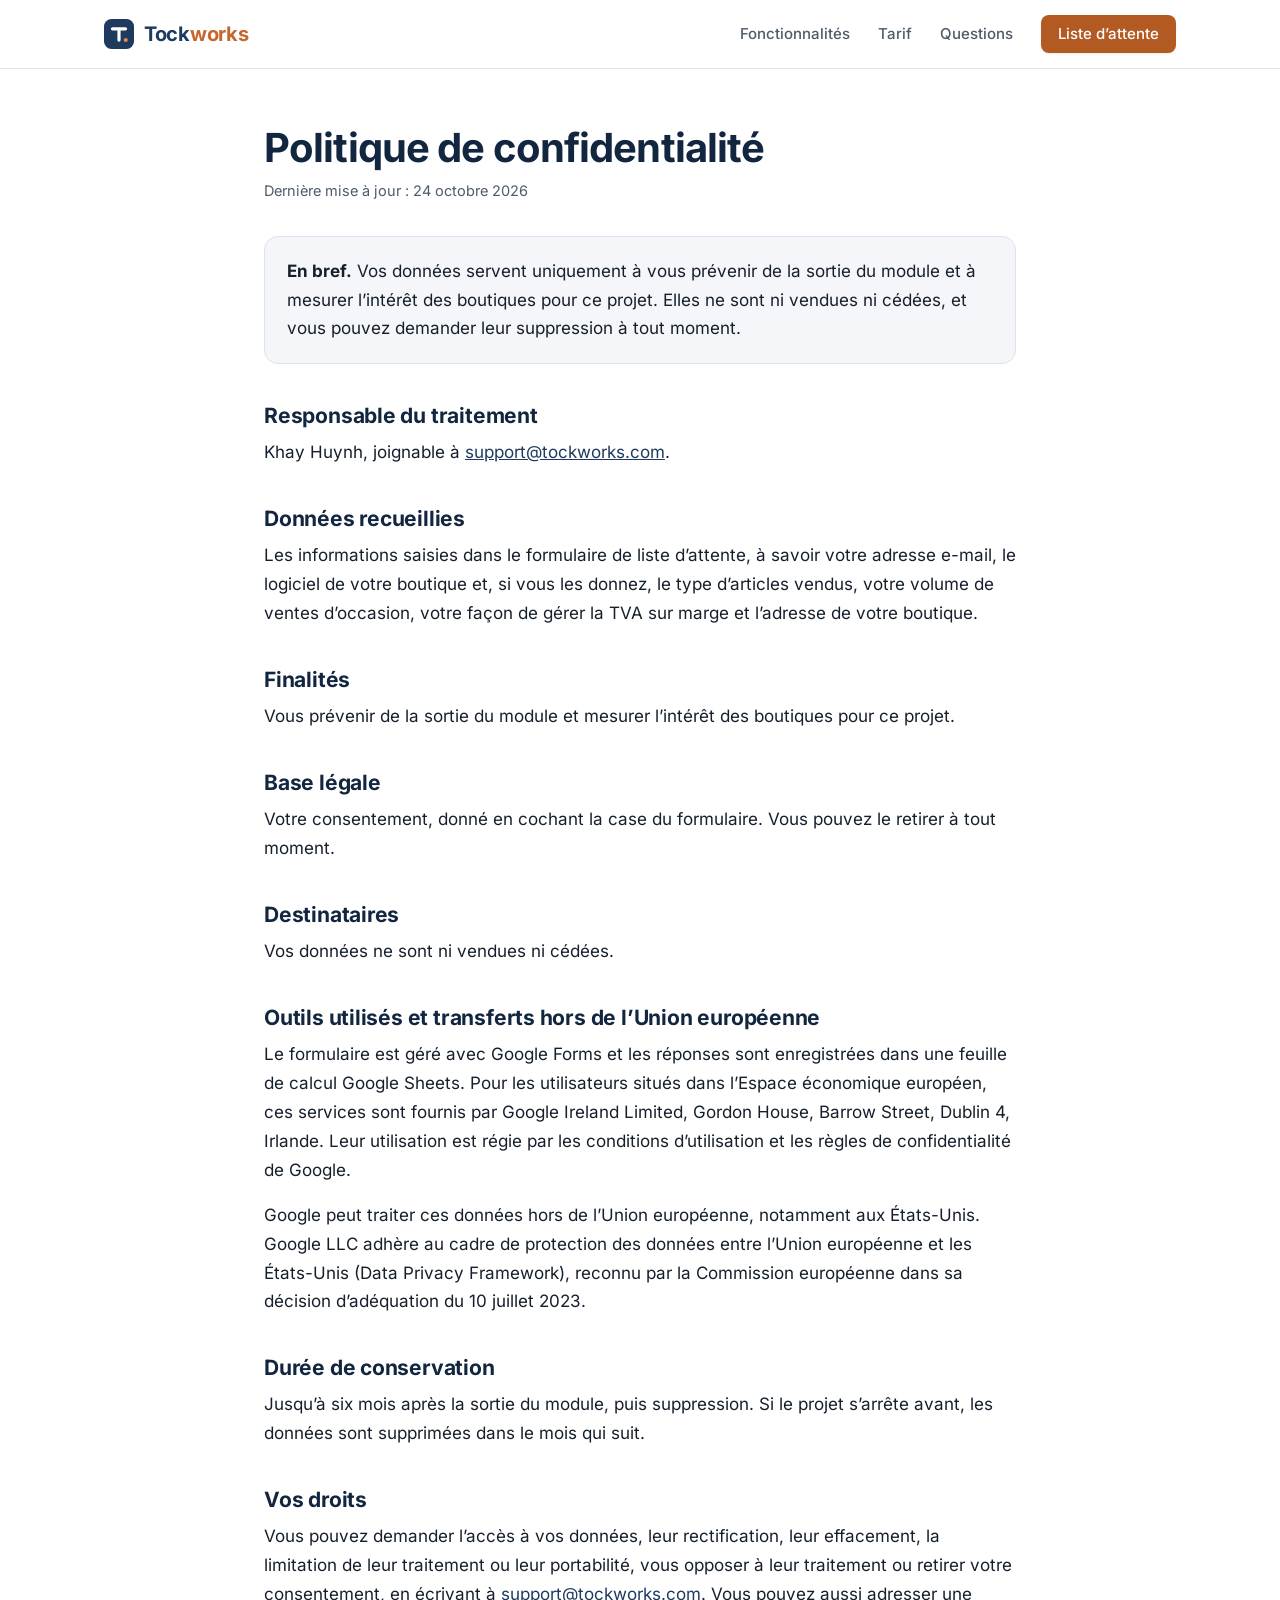
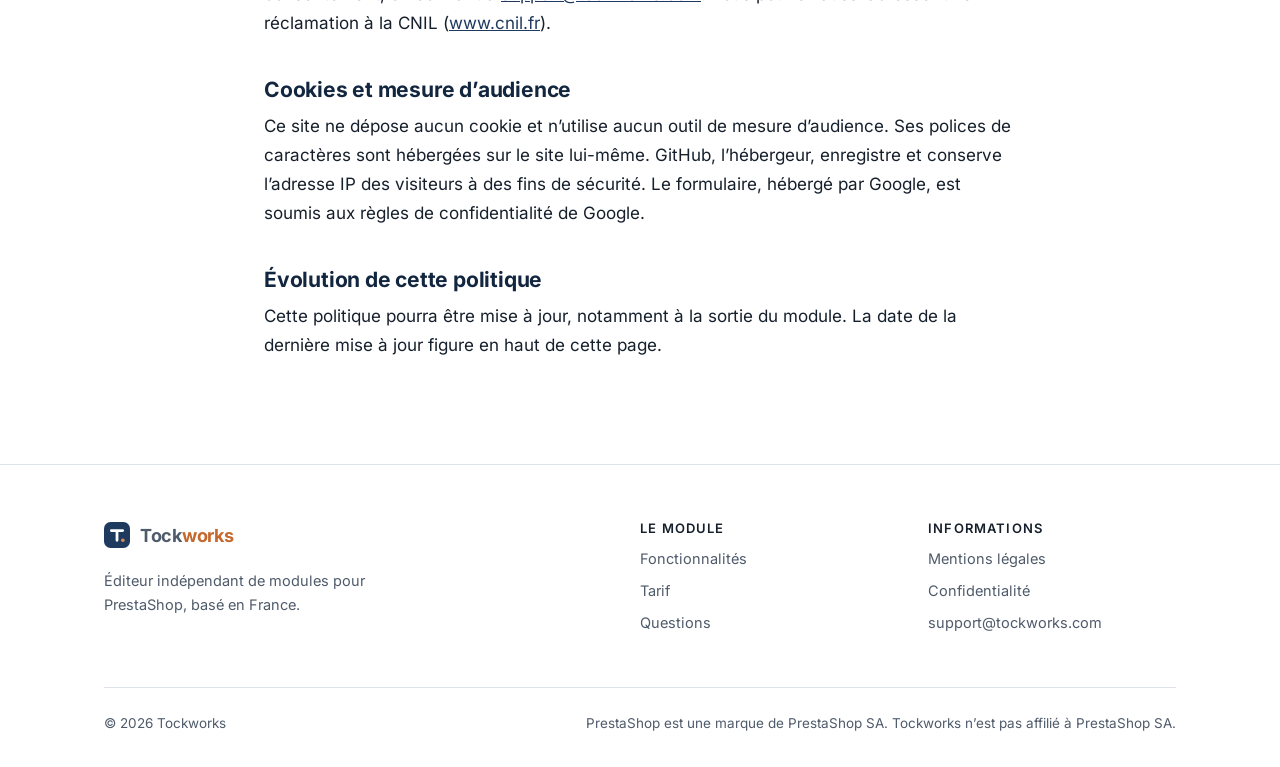
==== confidentialite/index.html @ 5f09cfd5 "Version 2 du site : identité graphique et pages légales séparées - Logo « T. », police Inter hébergé" ====
<!DOCTYPE html>
<html lang="fr">
<head>
<meta charset="utf-8">
<meta name="viewport" content="width=device-width, initial-scale=1">
<title>Politique de confidentialité | Tockworks</title>
<meta name="robots" content="noindex">
<meta name="theme-color" content="#1f3a5f">
<link rel="icon" href="/favicon.ico" sizes="32x32">
<link rel="icon" href="/favicon.svg" type="image/svg+xml">
<link rel="apple-touch-icon" href="/apple-touch-icon.png">
<link rel="preload" href="/assets/fonts/inter-latin-wght-normal.woff2" as="font" type="font/woff2" crossorigin>
<link rel="stylesheet" href="/assets/site.css">
</head>
<body>
<a class="skip" href="#contenu">Aller au contenu</a>

<header class="site-header">
  <div class="wrap">
    <a class="brand" href="/" aria-label="Tockworks, accueil">
      <svg viewBox="0 0 32 32" aria-hidden="true" focusable="false"><rect width="32" height="32" rx="8" fill="#1f3a5f"/><path d="M9 10.5h14M16 10.5v12" fill="none" stroke="#fff" stroke-width="3.4" stroke-linecap="round"/><circle cx="23.2" cy="22.4" r="2.2" fill="#e08a52"/></svg>
      <span>Tock<span class="w">works</span></span>
    </a>
    <nav class="nav" aria-label="Navigation principale">
      <a href="/#fonctions">Fonctionnalités</a>
      <a href="/#tarif">Tarif</a>
      <a href="/#questions">Questions</a>
      <a class="btn btn-sm" href="https://docs.google.com/forms/d/e/1FAIpQLSfRyb02x6jqyGwt5UZU0VAeCtttxppWHOzWtSJn2aNVHN5PRw/viewform">Liste d’attente</a>
    </nav>
  </div>
</header>

<main id="contenu" class="doc">
  <div class="wrap">
    <h1>Politique de confidentialité</h1>
    <p class="updated">Dernière mise à jour&nbsp;: 24 octobre 2026</p>

    <div class="summary-box">
      <p><strong>En bref.</strong> Vos données servent uniquement à vous prévenir de la sortie du module et à mesurer l’intérêt des boutiques pour ce projet. Elles ne sont ni vendues ni cédées, et vous pouvez demander leur suppression à tout moment.</p>
    </div>

    <h2>Responsable du traitement</h2>
    <p>Khay Huynh, joignable à <a href="mailto:support@tockworks.com">support@tockworks.com</a>.</p>

    <h2>Données recueillies</h2>
    <p>Les informations saisies dans le formulaire de liste d’attente, à savoir votre adresse e-mail, le logiciel de votre boutique et, si vous les donnez, le type d’articles vendus, votre volume de ventes d’occasion, votre façon de gérer la TVA sur marge et l’adresse de votre boutique.</p>

    <h2>Finalités</h2>
    <p>Vous prévenir de la sortie du module et mesurer l’intérêt des boutiques pour ce projet.</p>

    <h2>Base légale</h2>
    <p>Votre consentement, donné en cochant la case du formulaire. Vous pouvez le retirer à tout moment.</p>

    <h2>Destinataires</h2>
    <p>Vos données ne sont ni vendues ni cédées.</p>

    <h2>Outils utilisés et transferts hors de l’Union européenne</h2>
    <p>Le formulaire est géré avec Google Forms et les réponses sont enregistrées dans une feuille de calcul Google Sheets. Pour les utilisateurs situés dans l’Espace économique européen, ces services sont fournis par Google Ireland Limited, Gordon House, Barrow Street, Dublin 4, Irlande. Leur utilisation est régie par les conditions d’utilisation et les règles de confidentialité de Google.</p>
    <p>Google peut traiter ces données hors de l’Union européenne, notamment aux États-Unis. Google LLC adhère au cadre de protection des données entre l’Union européenne et les États-Unis (Data Privacy Framework), reconnu par la Commission européenne dans sa décision d’adéquation du 10 juillet 2023.</p>

    <h2>Durée de conservation</h2>
    <p>Jusqu’à six mois après la sortie du module, puis suppression. Si le projet s’arrête avant, les données sont supprimées dans le mois qui suit.</p>

    <h2>Vos droits</h2>
    <p>Vous pouvez demander l’accès à vos données, leur rectification, leur effacement, la limitation de leur traitement ou leur portabilité, vous opposer à leur traitement ou retirer votre consentement, en écrivant à <a href="mailto:support@tockworks.com">support@tockworks.com</a>. Vous pouvez aussi adresser une réclamation à la CNIL (<a href="https://www.cnil.fr">www.cnil.fr</a>).</p>

    <h2>Cookies et mesure d’audience</h2>
    <p>Ce site ne dépose aucun cookie et n’utilise aucun outil de mesure d’audience. Ses polices de caractères sont hébergées sur le site lui-même. GitHub, l’hébergeur, enregistre et conserve l’adresse IP des visiteurs à des fins de sécurité. Le formulaire, hébergé par Google, est soumis aux règles de confidentialité de Google.</p>

    <h2>Évolution de cette politique</h2>
    <p>Cette politique pourra être mise à jour, notamment à la sortie du module. La date de la dernière mise à jour figure en haut de cette page.</p>
  </div>
</main>

<footer class="site-footer">
  <div class="wrap">
    <div class="footer-grid">
      <div>
        <a class="brand" href="/" aria-label="Tockworks, accueil">
          <svg viewBox="0 0 32 32" aria-hidden="true" focusable="false"><rect width="32" height="32" rx="8" fill="#1f3a5f"/><path d="M9 10.5h14M16 10.5v12" fill="none" stroke="#fff" stroke-width="3.4" stroke-linecap="round"/><circle cx="23.2" cy="22.4" r="2.2" fill="#e08a52"/></svg>
          <span>Tock<span class="w">works</span></span>
        </a>
        <p class="about">Éditeur indépendant de modules pour PrestaShop, basé en France.</p>
      </div>
      <div>
        <h2>Le module</h2>
        <ul>
          <li><a href="/#fonctions">Fonctionnalités</a></li>
          <li><a href="/#tarif">Tarif</a></li>
          <li><a href="/#questions">Questions</a></li>
        </ul>
      </div>
      <div>
        <h2>Informations</h2>
        <ul>
          <li><a href="/mentions-legales/">Mentions légales</a></li>
          <li><a href="/confidentialite/" aria-current="page">Confidentialité</a></li>
          <li><a href="mailto:support@tockworks.com">support@tockworks.com</a></li>
        </ul>
      </div>
    </div>
    <div class="footer-bottom">
      <p>© 2026 Tockworks</p>
      <p>PrestaShop est une marque de PrestaShop SA. Tockworks n’est pas affilié à PrestaShop SA.</p>
    </div>
  </div>
</footer>

</body>
</html>
---- assets/site.css ----
@font-face {
  font-family: "Inter";
  font-style: normal;
  font-weight: 100 900;
  font-display: swap;
  src: url("/assets/fonts/inter-latin-wght-normal.woff2") format("woff2");
}

:root {
  --ink: #16202c;
  --muted: #4f5b6b;
  --brand: #1f3a5f;
  --brand-dark: #13263f;
  --brand-50: #f4f6f9;
  --brand-100: #e6ecf3;
  --accent: #c4682d;
  --accent-strong: #b35a22;
  --accent-hover: #9c4d1c;
  --accent-50: #fbf1e9;
  --line: #dde3ea;
  --white: #ffffff;
  --radius: 14px;
  --shadow-sm: 0 1px 2px rgba(16, 32, 56, 0.06);
  --shadow-lg: 0 28px 56px -20px rgba(16, 32, 56, 0.28), 0 2px 6px rgba(16, 32, 56, 0.06);
  --font: "Inter", -apple-system, BlinkMacSystemFont, "Segoe UI", Roboto, "Helvetica Neue", Arial, sans-serif;
}

*, *::before, *::after { box-sizing: border-box; }
html { -webkit-text-size-adjust: 100%; scroll-behavior: smooth; scroll-padding-top: 84px; }
@media (prefers-reduced-motion: reduce) { html { scroll-behavior: auto; } }

body {
  margin: 0;
  font-family: var(--font);
  font-size: 17px;
  line-height: 1.65;
  color: var(--ink);
  background: var(--white);
  -webkit-font-smoothing: antialiased;
  -moz-osx-font-smoothing: grayscale;
}

h1, h2, h3 { color: var(--brand-dark); font-weight: 700; }
p { margin: 0 0 16px; }
a { color: var(--brand); }
img { max-width: 100%; height: auto; }
.num { font-variant-numeric: tabular-nums; }

.wrap { max-width: 1120px; margin: 0 auto; padding: 0 24px; }
@media (max-width: 600px) { .wrap { padding: 0 16px; } }

.skip { position: absolute; left: -9999px; top: 12px; z-index: 100; background: var(--brand-dark); color: #fff; padding: 10px 16px; border-radius: 8px; }
.skip:focus { left: 16px; }

a:focus-visible, summary:focus-visible, .btn:focus-visible {
  outline: 3px solid rgba(196, 104, 45, 0.5);
  outline-offset: 3px;
  border-radius: 6px;
}

/* En-tête */
.site-header {
  position: sticky;
  top: 0;
  z-index: 50;
  background: rgba(255, 255, 255, 0.92);
  -webkit-backdrop-filter: saturate(180%) blur(10px);
  backdrop-filter: saturate(180%) blur(10px);
  border-bottom: 1px solid var(--line);
}
.site-header .wrap { display: flex; align-items: center; justify-content: space-between; height: 68px; gap: 24px; }
.brand { display: inline-flex; align-items: center; gap: 10px; text-decoration: none; font-weight: 700; font-size: 20px; letter-spacing: -0.015em; color: var(--brand); }
.brand svg { width: 30px; height: 30px; flex: none; }
.brand .w { color: var(--accent); }
.nav { display: flex; align-items: center; gap: 28px; }
.nav a { color: var(--muted); text-decoration: none; font-size: 15px; font-weight: 500; }
.nav a:hover { color: var(--brand); }
.nav a.btn { color: #fff; }
@media (max-width: 760px) { .nav a:not(.btn) { display: none; } }

/* Boutons */
.btn {
  display: inline-flex;
  align-items: center;
  justify-content: center;
  gap: 8px;
  padding: 14px 24px;
  border-radius: 10px;
  border: 1px solid transparent;
  background: var(--accent-strong);
  color: #fff;
  font-weight: 600;
  font-size: 16px;
  line-height: 1.2;
  text-decoration: none;
  box-shadow: 0 1px 2px rgba(0, 0, 0, 0.08);
  transition: background-color 0.15s ease;
}
.btn:hover { background: var(--accent-hover); }
.btn-ghost { background: #fff; color: var(--brand); border-color: var(--line); box-shadow: none; }
.btn-ghost:hover { background: var(--brand-50); }
.btn-sm { padding: 9px 16px; font-size: 14px; border-radius: 8px; }

/* Ouverture */
.hero { padding: 72px 0 88px; background: linear-gradient(180deg, var(--brand-50) 0%, #fff 100%); }
.hero .wrap { display: grid; grid-template-columns: 1.08fr 0.92fr; gap: 56px; align-items: center; }
.eyebrow { display: inline-flex; align-items: center; gap: 8px; margin: 0; padding: 6px 14px; border-radius: 999px; background: #fff; border: 1px solid var(--line); color: var(--brand); font-size: 14px; font-weight: 500; }
.eyebrow .dot { width: 8px; height: 8px; flex: none; border-radius: 50%; background: var(--accent); }
@media (max-width: 480px) { .eyebrow { font-size: 13px; } .hide-sm { display: none; } }
.hero h1 { font-size: clamp(34px, 4.2vw, 47px); line-height: 1.08; letter-spacing: -0.028em; margin: 22px 0 20px; }
.lead { font-size: 19px; color: var(--muted); max-width: 580px; margin: 0 0 32px; }
.actions { display: flex; flex-wrap: wrap; gap: 12px; }
.price-note { margin: 22px 0 0; max-width: 580px; font-size: 14.5px; line-height: 1.55; color: var(--muted); }
.price-note strong { color: var(--ink); font-weight: 600; }
@media (max-width: 900px) {
  .hero { padding: 48px 0 64px; }
  .hero .wrap { grid-template-columns: 1fr; gap: 48px; }
  .hero-visual { max-width: 480px; }
}

/* Carte de calcul */
.calc { position: relative; margin: 0; background: #fff; border: 1px solid var(--line); border-radius: 18px; box-shadow: var(--shadow-lg); padding: 26px; font-size: 15px; }
.calc-tag { position: absolute; top: -14px; left: 24px; background: var(--accent-strong); color: #fff; font-size: 12.5px; font-weight: 600; padding: 6px 12px; border-radius: 999px; box-shadow: var(--shadow-sm); }
.calc-head { display: flex; justify-content: space-between; align-items: center; gap: 12px; margin: 6px 0 16px; }
.calc-label { font-size: 12.5px; font-weight: 600; letter-spacing: 0.08em; text-transform: uppercase; color: var(--muted); }
.pill { font-size: 12.5px; font-weight: 600; color: var(--accent-strong); background: var(--accent-50); border-radius: 999px; padding: 4px 10px; white-space: nowrap; }
.calc-item { display: flex; gap: 14px; align-items: center; padding: 14px; background: var(--brand-50); border-radius: 12px; margin-bottom: 14px; }
.calc-item .thumb { width: 46px; height: 46px; flex: none; border-radius: 10px; background: #fff; border: 1px solid var(--line); display: grid; place-items: center; color: var(--brand); }
.calc-item strong { display: block; color: var(--ink); font-size: 15.5px; font-weight: 600; }
.calc-item small { color: var(--muted); font-size: 13.5px; }
.calc-rows { margin: 0; }
.calc-rows > div { display: flex; justify-content: space-between; align-items: center; gap: 16px; padding: 10px 2px; border-bottom: 1px dashed var(--line); }
.calc-rows dt { color: var(--muted); }
.calc-rows dd { margin: 0; font-variant-numeric: tabular-nums; font-weight: 600; color: var(--ink); white-space: nowrap; }
.calc-rows > div.total { margin-top: 12px; padding: 13px 16px; border: 0; border-radius: 12px; background: var(--brand); }
.calc-rows .total dt { color: #fff; font-weight: 600; line-height: 1.3; }
.calc-rows .total dt small { display: block; color: #c9d4e2; font-weight: 400; font-size: 12.5px; }
.calc-rows .total dd { color: #fff; font-size: 20px; }
.calc-foot { display: flex; gap: 10px; margin: 16px 0 0; font-size: 13.5px; line-height: 1.5; color: var(--muted); }
.calc-foot svg { flex: none; margin-top: 1px; color: var(--accent); }

/* Sections */
.section { padding: 88px 0; }
.section-soft { background: var(--brand-50); }
.section-head { max-width: 700px; margin-bottom: 44px; }
.kicker { margin: 0 0 10px; font-size: 13px; font-weight: 600; letter-spacing: 0.09em; text-transform: uppercase; color: var(--accent-strong); }
h2 { font-size: clamp(28px, 3.3vw, 38px); line-height: 1.15; letter-spacing: -0.022em; margin: 0 0 16px; }
.section-head p:last-child { margin: 0; font-size: 18px; color: var(--muted); }
@media (max-width: 600px) { .section { padding: 64px 0; } .section-head { margin-bottom: 32px; } }

/* Comparaison */
.compare { display: grid; grid-template-columns: 1fr 1fr; gap: 20px; max-width: 880px; }
.compare-card { background: #fff; border: 1px solid var(--line); border-radius: var(--radius); padding: 26px 28px; }
.compare-card.is-good { border: 2px solid var(--brand); padding: 25px 27px; }
.compare-card h3 { margin: 0 0 4px; font-size: 16px; color: var(--ink); }
.compare-card .how { margin: 0 0 18px; font-size: 14.5px; color: var(--muted); }
.compare-card .amount { margin: 0; font-size: 42px; font-weight: 700; line-height: 1.05; letter-spacing: -0.02em; font-variant-numeric: tabular-nums; color: var(--muted); }
.compare-card.is-good .amount { color: var(--brand); }
.compare-card .amount small { font-size: 15px; font-weight: 500; letter-spacing: 0; color: var(--muted); }
.compare-notes { max-width: 880px; margin-top: 28px; }
.compare-notes p { color: var(--muted); font-size: 16px; }
.compare-notes p:last-child { margin: 0; }
.compare-notes strong { color: var(--ink); font-weight: 600; }
@media (max-width: 700px) { .compare { grid-template-columns: 1fr; } }

/* Fonctionnalités */
.features { display: grid; grid-template-columns: repeat(3, 1fr); gap: 20px; }
.feature { background: #fff; border: 1px solid var(--line); border-radius: var(--radius); padding: 26px; }
.feature .ico { width: 46px; height: 46px; border-radius: 12px; background: var(--brand-50); color: var(--brand); display: grid; place-items: center; margin-bottom: 18px; }
.feature h3 { margin: 0 0 8px; font-size: 18px; line-height: 1.3; letter-spacing: -0.01em; }
.feature p { margin: 0; color: var(--muted); font-size: 15.5px; line-height: 1.6; }
.feature p.small { margin-top: 10px; font-size: 13.5px; }
@media (max-width: 960px) { .features { grid-template-columns: 1fr 1fr; } }
@media (max-width: 640px) { .features { grid-template-columns: 1fr; } }

/* Pour qui */
.audience { display: grid; grid-template-columns: 1fr 1fr; gap: 56px; align-items: center; }
.audience p.intro { color: var(--muted); font-size: 18px; margin: 0; }
.chips { display: flex; flex-wrap: wrap; gap: 10px; list-style: none; padding: 0; margin: 0; }
.chips li { background: #fff; border: 1px solid var(--line); border-radius: 999px; padding: 9px 16px; font-size: 15px; font-weight: 500; color: var(--ink); }
.callout { display: flex; gap: 12px; margin: 24px 0 0; padding: 16px 18px; border-radius: 12px; background: #fff; border: 1px solid var(--line); font-size: 15px; line-height: 1.55; color: var(--muted); }
.callout svg { flex: none; margin-top: 1px; color: var(--brand); }
@media (max-width: 860px) { .audience { grid-template-columns: 1fr; gap: 32px; } }

/* Tarif */
.pricing { display: grid; grid-template-columns: 1fr 1fr; gap: 64px; align-items: center; }
.pricing .text p { color: var(--muted); font-size: 17px; }
.price-card { background: #fff; border: 1px solid var(--line); border-radius: 18px; box-shadow: var(--shadow-lg); padding: 34px; }
.price-card .offer { display: inline-block; margin: 0 0 20px; padding: 6px 12px; border-radius: 999px; background: var(--accent-50); color: var(--accent-strong); font-weight: 600; font-size: 13.5px; }
.price-card .plan { margin: 0 0 6px; font-weight: 600; color: var(--ink); }
.price { display: flex; align-items: baseline; flex-wrap: wrap; gap: 4px 10px; margin: 0 0 24px; }
.price .amount { font-size: 54px; font-weight: 700; line-height: 1; letter-spacing: -0.03em; color: var(--brand-dark); }
.price .unit { color: var(--muted); font-size: 16px; }
.checks { list-style: none; padding: 0; margin: 0 0 28px; }
.checks li { position: relative; padding-left: 32px; margin: 12px 0; font-size: 15.5px; line-height: 1.5; }
.checks li::before {
  content: "";
  position: absolute;
  left: 0;
  top: 2px;
  width: 20px;
  height: 20px;
  border-radius: 50%;
  background: var(--brand) url("data:image/svg+xml,%3Csvg xmlns='http://www.w3.org/2000/svg' viewBox='0 0 20 20'%3E%3Cpath d='M6 10.4l2.6 2.6L14.2 7.4' fill='none' stroke='%23fff' stroke-width='2.2' stroke-linecap='round' stroke-linejoin='round'/%3E%3C/svg%3E") center / 20px no-repeat;
}
.price-card .btn { width: 100%; }
@media (max-width: 860px) { .pricing { grid-template-columns: 1fr; gap: 36px; } .price-card { padding: 28px 24px; } }

/* Questions */
.faq { max-width: 820px; border-top: 1px solid var(--line); }
.faq details { border-bottom: 1px solid var(--line); }
.faq summary { position: relative; list-style: none; cursor: pointer; padding: 22px 44px 22px 0; font-weight: 600; font-size: 17px; color: var(--brand-dark); }
.faq summary::-webkit-details-marker { display: none; }
.faq summary::after {
  content: "";
  position: absolute;
  right: 8px;
  top: 50%;
  width: 9px;
  height: 9px;
  border-right: 2px solid var(--muted);
  border-bottom: 2px solid var(--muted);
  transform: translateY(-70%) rotate(45deg);
  transition: transform 0.2s ease;
}
.faq details[open] summary::after { transform: translateY(-25%) rotate(-135deg); }
.faq details p { margin: -4px 0 22px; max-width: 740px; color: var(--muted); }

/* Appel final */
.cta-band { padding: 84px 0; text-align: center; color: #fff; background: radial-gradient(1200px 400px at 50% -20%, #2a4b77 0%, var(--brand-dark) 60%); }
.cta-band h2 { color: #fff; }
.cta-band p { margin: 0 auto 30px; max-width: 560px; font-size: 18px; color: #c9d4e2; }

/* Pied de page */
.site-footer { padding: 56px 0 32px; border-top: 1px solid var(--line); font-size: 14.5px; color: var(--muted); }
.footer-grid { display: grid; grid-template-columns: 2fr 1fr 1fr; gap: 40px; }
.footer-grid .about { max-width: 340px; margin: 14px 0 0; }
.site-footer h2 { margin: 0 0 12px; font-size: 13px; font-weight: 600; letter-spacing: 0.09em; text-transform: uppercase; color: var(--ink); }
.site-footer ul { list-style: none; padding: 0; margin: 0; }
.site-footer li { margin: 8px 0; }
.site-footer a { color: var(--muted); text-decoration: none; }
.site-footer a:hover { color: var(--brand); text-decoration: underline; }
.site-footer .brand { font-size: 18px; }
.site-footer .brand svg { width: 26px; height: 26px; }
.footer-bottom { display: flex; flex-wrap: wrap; justify-content: space-between; gap: 8px 24px; margin-top: 44px; padding-top: 24px; border-top: 1px solid var(--line); font-size: 13.5px; }
.footer-bottom p { margin: 0; }
@media (max-width: 760px) {
  .footer-grid { grid-template-columns: 1fr 1fr; gap: 32px; }
  .footer-grid > :first-child { grid-column: 1 / -1; }
}

/* Pages de texte (mentions légales, confidentialité, erreur) */
.doc { padding: 56px 0 88px; }
.doc .wrap { max-width: 800px; }
.doc h1 { font-size: clamp(30px, 4vw, 40px); line-height: 1.15; letter-spacing: -0.022em; margin: 0 0 8px; }
.doc .updated { margin: 0 0 32px; color: var(--muted); font-size: 14.5px; }
.doc h2 { font-size: 21px; letter-spacing: -0.01em; margin: 40px 0 10px; }
.doc p, .doc li { line-height: 1.7; }
.doc ul { padding-left: 22px; margin: 0 0 16px; }
.doc li { margin: 6px 0; }
.summary-box { padding: 20px 22px; border-radius: 14px; background: var(--brand-50); border: 1px solid var(--line); }
.summary-box p:last-child { margin: 0; }
.doc .center { text-align: center; padding: 48px 0; }
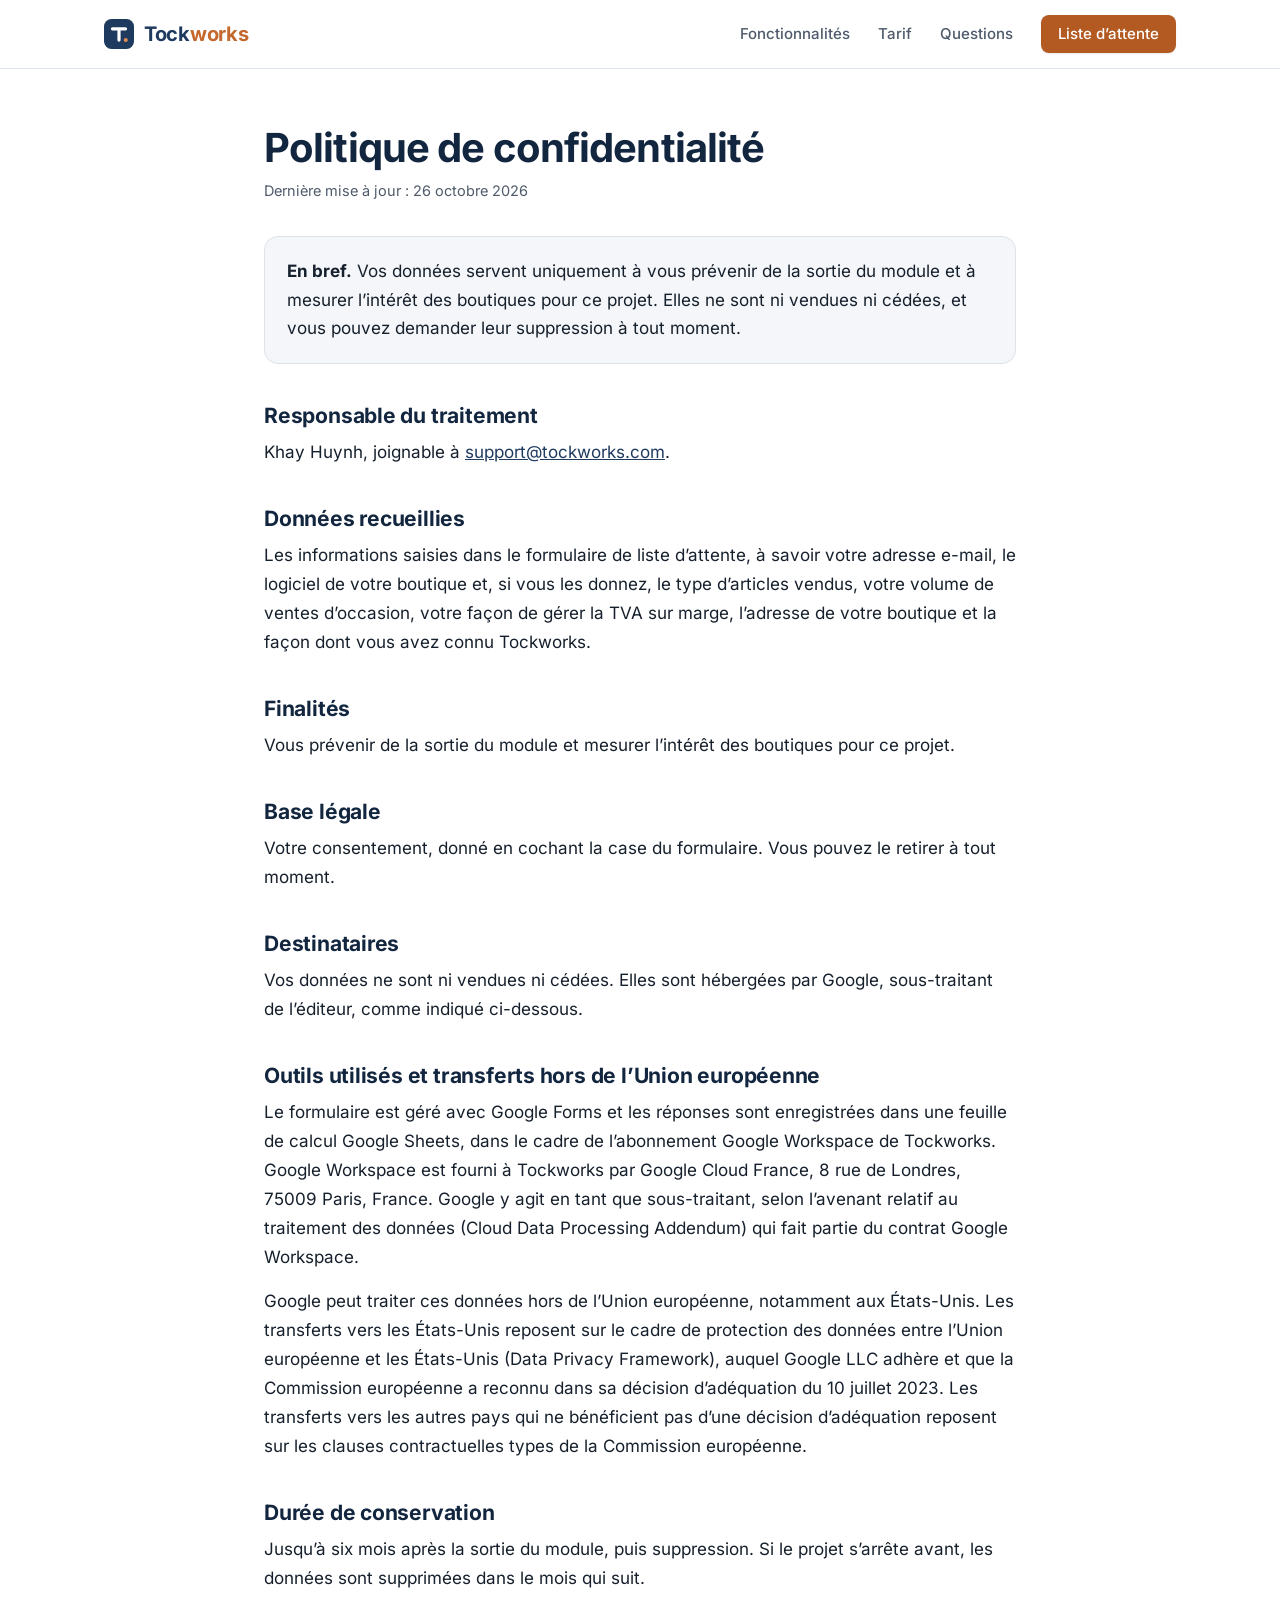
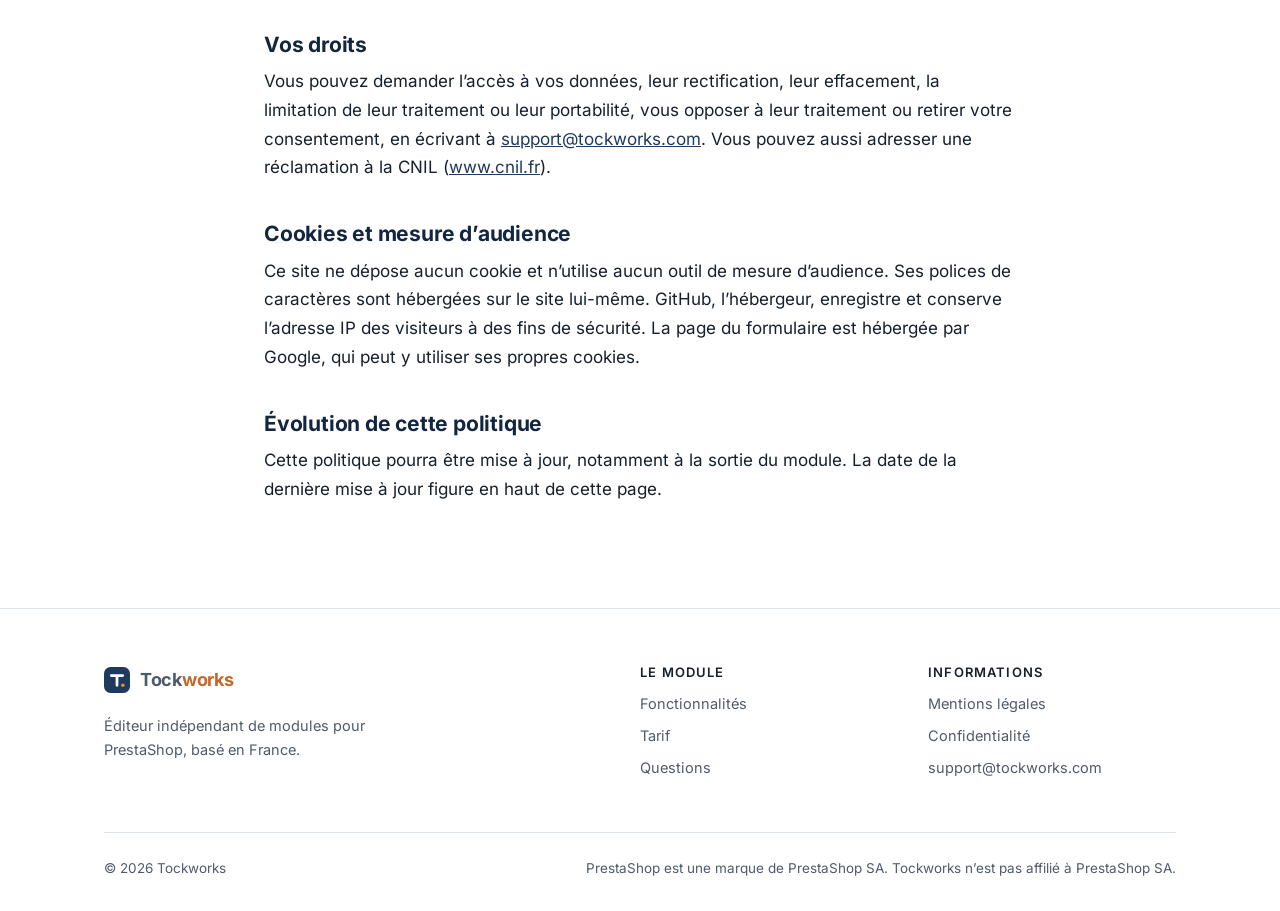
==== commit b41da903: "Formulaire sur Google Workspace et politique de confidentialité mise à jour - Nouveau lien du formul" ====
--- a/confidentialite/index.html
+++ b/confidentialite/index.html
@@ -25,7 +25,7 @@
       <a href="/#fonctions">Fonctionnalités</a>
       <a href="/#tarif">Tarif</a>
       <a href="/#questions">Questions</a>
-      <a class="btn btn-sm" href="https://docs.google.com/forms/d/e/1FAIpQLSfRyb02x6jqyGwt5UZU0VAeCtttxppWHOzWtSJn2aNVHN5PRw/viewform">Liste d’attente</a>
+      <a class="btn btn-sm" href="https://docs.google.com/forms/d/e/1FAIpQLSdYsGD5j2iExGxQtLycnqxcgnxGlDIYG2FmVCtNEkZOwZLcVA/viewform">Liste d’attente</a>
     </nav>
   </div>
 </header>
@@ -33,7 +33,7 @@
 <main id="contenu" class="doc">
   <div class="wrap">
     <h1>Politique de confidentialité</h1>
-    <p class="updated">Dernière mise à jour&nbsp;: 24 octobre 2026</p>
+    <p class="updated">Dernière mise à jour&nbsp;: 26 octobre 2026</p>
 
     <div class="summary-box">
       <p><strong>En bref.</strong> Vos données servent uniquement à vous prévenir de la sortie du module et à mesurer l’intérêt des boutiques pour ce projet. Elles ne sont ni vendues ni cédées, et vous pouvez demander leur suppression à tout moment.</p>
@@ -43,7 +43,7 @@
     <p>Khay Huynh, joignable à <a href="mailto:support@tockworks.com">support@tockworks.com</a>.</p>
 
     <h2>Données recueillies</h2>
-    <p>Les informations saisies dans le formulaire de liste d’attente, à savoir votre adresse e-mail, le logiciel de votre boutique et, si vous les donnez, le type d’articles vendus, votre volume de ventes d’occasion, votre façon de gérer la TVA sur marge et l’adresse de votre boutique.</p>
+    <p>Les informations saisies dans le formulaire de liste d’attente, à savoir votre adresse e-mail, le logiciel de votre boutique et, si vous les donnez, le type d’articles vendus, votre volume de ventes d’occasion, votre façon de gérer la TVA sur marge, l’adresse de votre boutique et la façon dont vous avez connu Tockworks.</p>
 
     <h2>Finalités</h2>
     <p>Vous prévenir de la sortie du module et mesurer l’intérêt des boutiques pour ce projet.</p>
@@ -52,11 +52,11 @@
     <p>Votre consentement, donné en cochant la case du formulaire. Vous pouvez le retirer à tout moment.</p>
 
     <h2>Destinataires</h2>
-    <p>Vos données ne sont ni vendues ni cédées.</p>
+    <p>Vos données ne sont ni vendues ni cédées. Elles sont hébergées par Google, sous-traitant de l’éditeur, comme indiqué ci-dessous.</p>
 
     <h2>Outils utilisés et transferts hors de l’Union européenne</h2>
-    <p>Le formulaire est géré avec Google Forms et les réponses sont enregistrées dans une feuille de calcul Google Sheets. Pour les utilisateurs situés dans l’Espace économique européen, ces services sont fournis par Google Ireland Limited, Gordon House, Barrow Street, Dublin 4, Irlande. Leur utilisation est régie par les conditions d’utilisation et les règles de confidentialité de Google.</p>
-    <p>Google peut traiter ces données hors de l’Union européenne, notamment aux États-Unis. Google LLC adhère au cadre de protection des données entre l’Union européenne et les États-Unis (Data Privacy Framework), reconnu par la Commission européenne dans sa décision d’adéquation du 10 juillet 2023.</p>
+    <p>Le formulaire est géré avec Google Forms et les réponses sont enregistrées dans une feuille de calcul Google Sheets, dans le cadre de l’abonnement Google Workspace de Tockworks. Google Workspace est fourni à Tockworks par Google Cloud France, 8 rue de Londres, 75009 Paris, France. Google y agit en tant que sous-traitant, selon l’avenant relatif au traitement des données (Cloud Data Processing Addendum) qui fait partie du contrat Google Workspace.</p>
+    <p>Google peut traiter ces données hors de l’Union européenne, notamment aux États-Unis. Les transferts vers les États-Unis reposent sur le cadre de protection des données entre l’Union européenne et les États-Unis (Data Privacy Framework), auquel Google LLC adhère et que la Commission européenne a reconnu dans sa décision d’adéquation du 10 juillet 2023. Les transferts vers les autres pays qui ne bénéficient pas d’une décision d’adéquation reposent sur les clauses contractuelles types de la Commission européenne.</p>
 
     <h2>Durée de conservation</h2>
     <p>Jusqu’à six mois après la sortie du module, puis suppression. Si le projet s’arrête avant, les données sont supprimées dans le mois qui suit.</p>
@@ -65,7 +65,7 @@
     <p>Vous pouvez demander l’accès à vos données, leur rectification, leur effacement, la limitation de leur traitement ou leur portabilité, vous opposer à leur traitement ou retirer votre consentement, en écrivant à <a href="mailto:support@tockworks.com">support@tockworks.com</a>. Vous pouvez aussi adresser une réclamation à la CNIL (<a href="https://www.cnil.fr">www.cnil.fr</a>).</p>
 
     <h2>Cookies et mesure d’audience</h2>
-    <p>Ce site ne dépose aucun cookie et n’utilise aucun outil de mesure d’audience. Ses polices de caractères sont hébergées sur le site lui-même. GitHub, l’hébergeur, enregistre et conserve l’adresse IP des visiteurs à des fins de sécurité. Le formulaire, hébergé par Google, est soumis aux règles de confidentialité de Google.</p>
+    <p>Ce site ne dépose aucun cookie et n’utilise aucun outil de mesure d’audience. Ses polices de caractères sont hébergées sur le site lui-même. GitHub, l’hébergeur, enregistre et conserve l’adresse IP des visiteurs à des fins de sécurité. La page du formulaire est hébergée par Google, qui peut y utiliser ses propres cookies.</p>
 
     <h2>Évolution de cette politique</h2>
     <p>Cette politique pourra être mise à jour, notamment à la sortie du module. La date de la dernière mise à jour figure en haut de cette page.</p>
--- a/assets/site.css
+++ b/assets/site.css
@@ -148,6 +148,13 @@
 .section-head p:last-child { margin: 0; font-size: 18px; color: var(--muted); }
 @media (max-width: 600px) { .section { padding: 64px 0; } .section-head { margin-bottom: 32px; } }
 
+/* Vidéo */
+.video-section { padding-top: 72px; }
+.video-frame { overflow: hidden; border: 1px solid var(--line); border-radius: 18px; background: var(--brand-dark); box-shadow: var(--shadow-lg); }
+.video-frame video { display: block; width: 100%; height: auto; aspect-ratio: 16 / 9; background: var(--brand-dark); }
+.video-note { margin: 14px 0 0; font-size: 14px; color: var(--muted); }
+@media (max-width: 600px) { .video-section { padding-top: 48px; } .video-frame { border-radius: 12px; } }
+
 /* Comparaison */
 .compare { display: grid; grid-template-columns: 1fr 1fr; gap: 20px; max-width: 880px; }
 .compare-card { background: #fff; border: 1px solid var(--line); border-radius: var(--radius); padding: 26px 28px; }
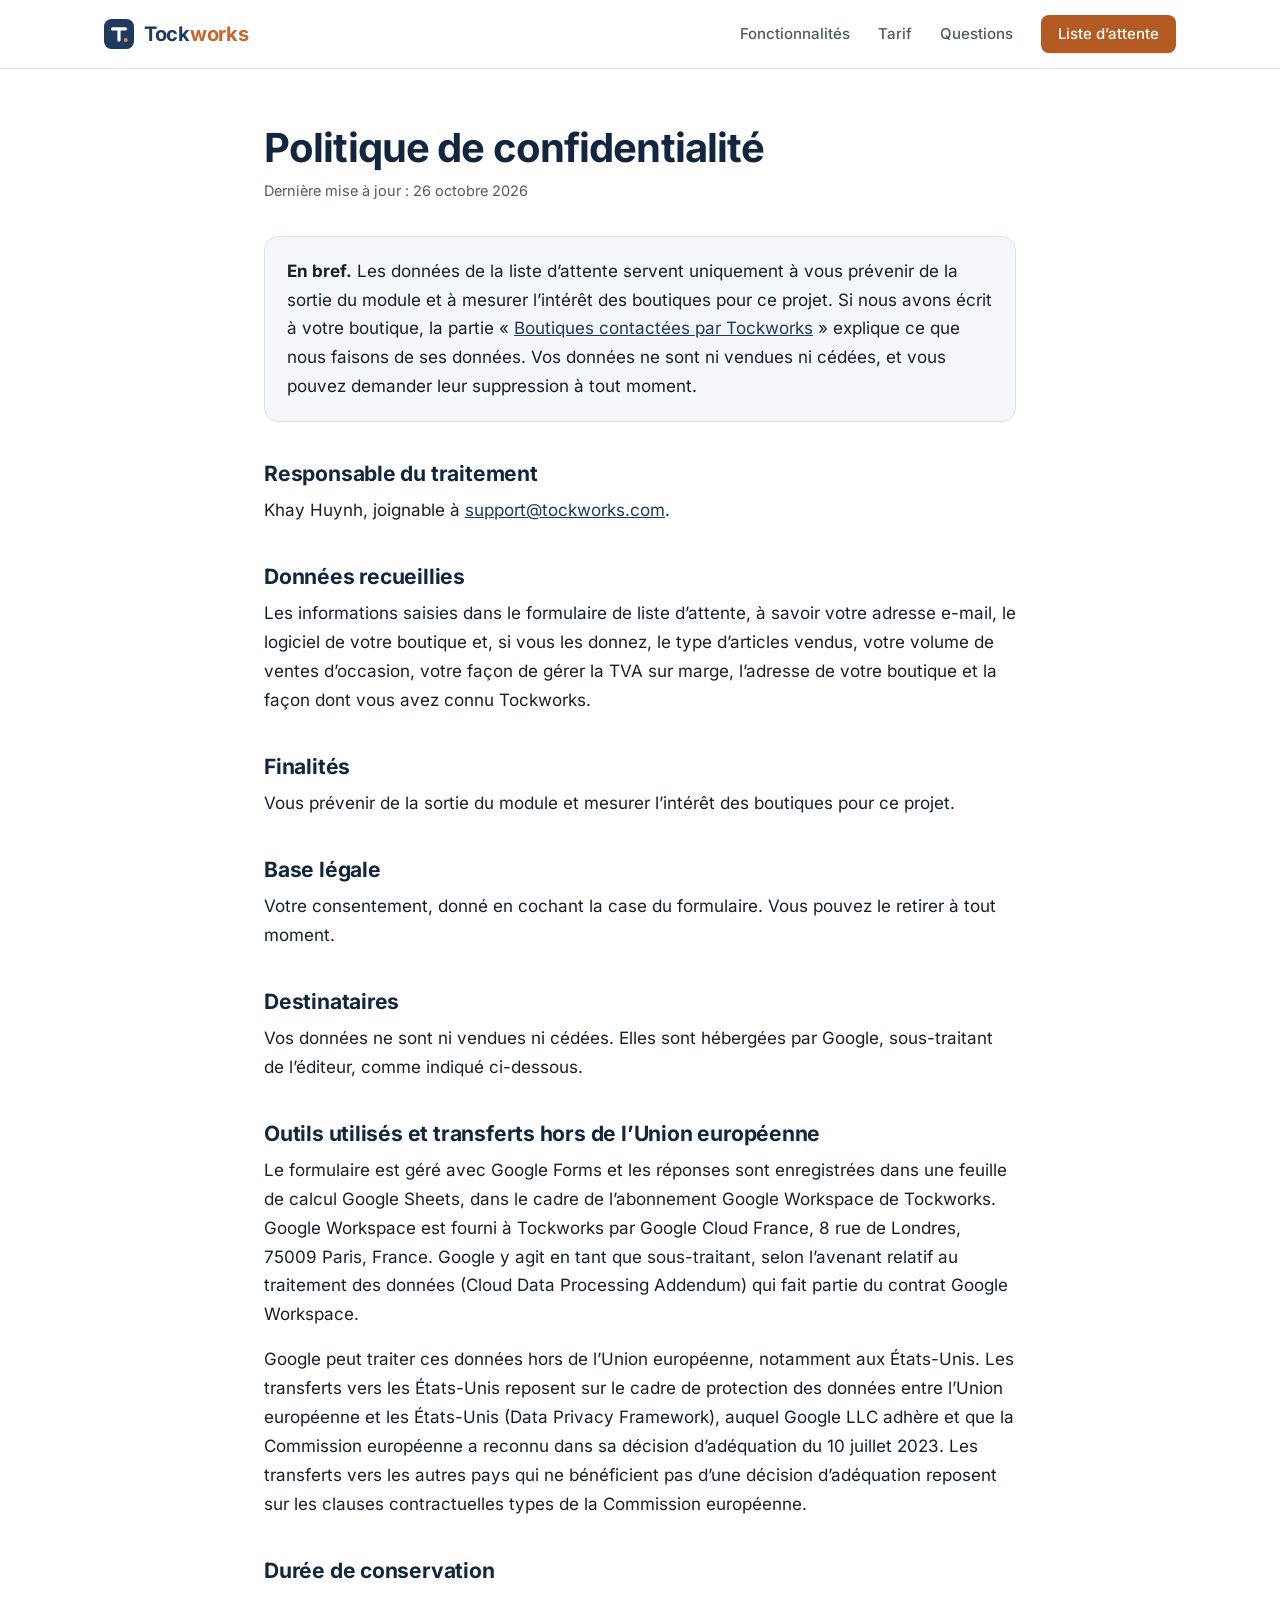
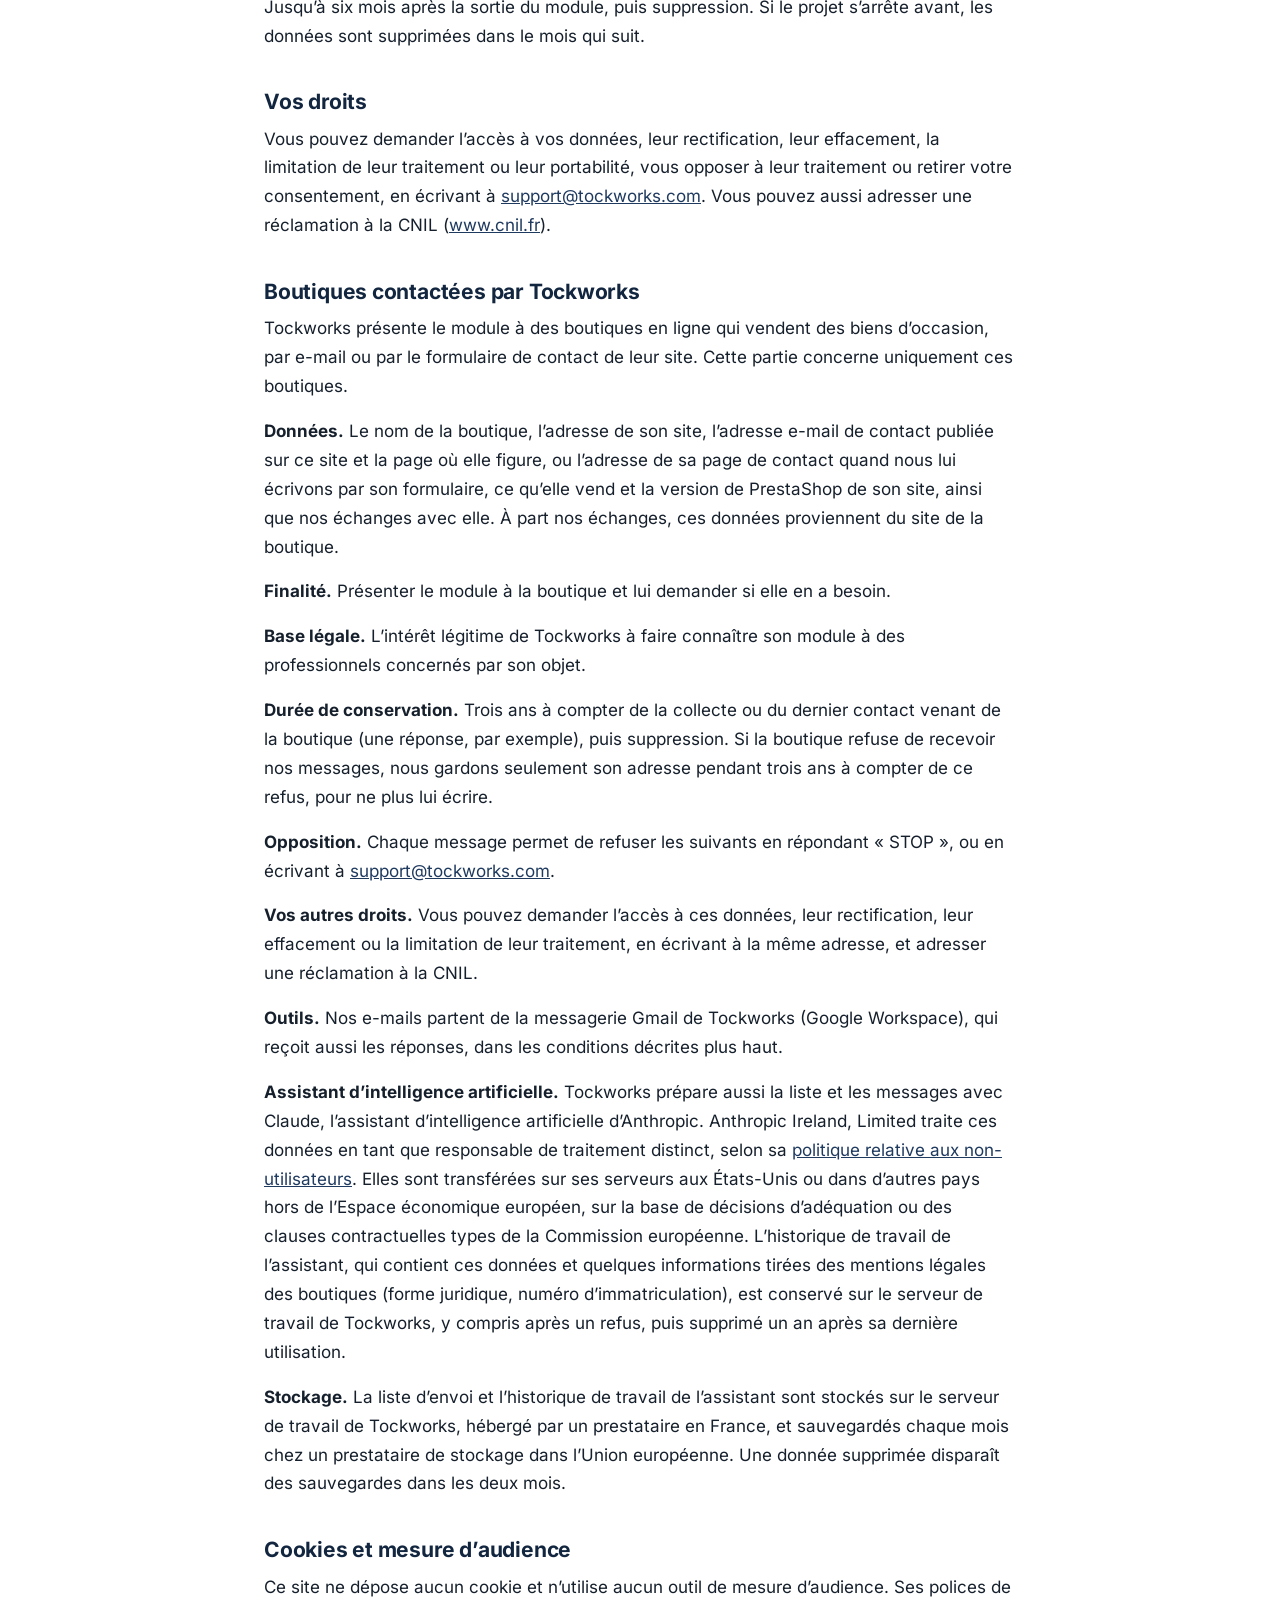
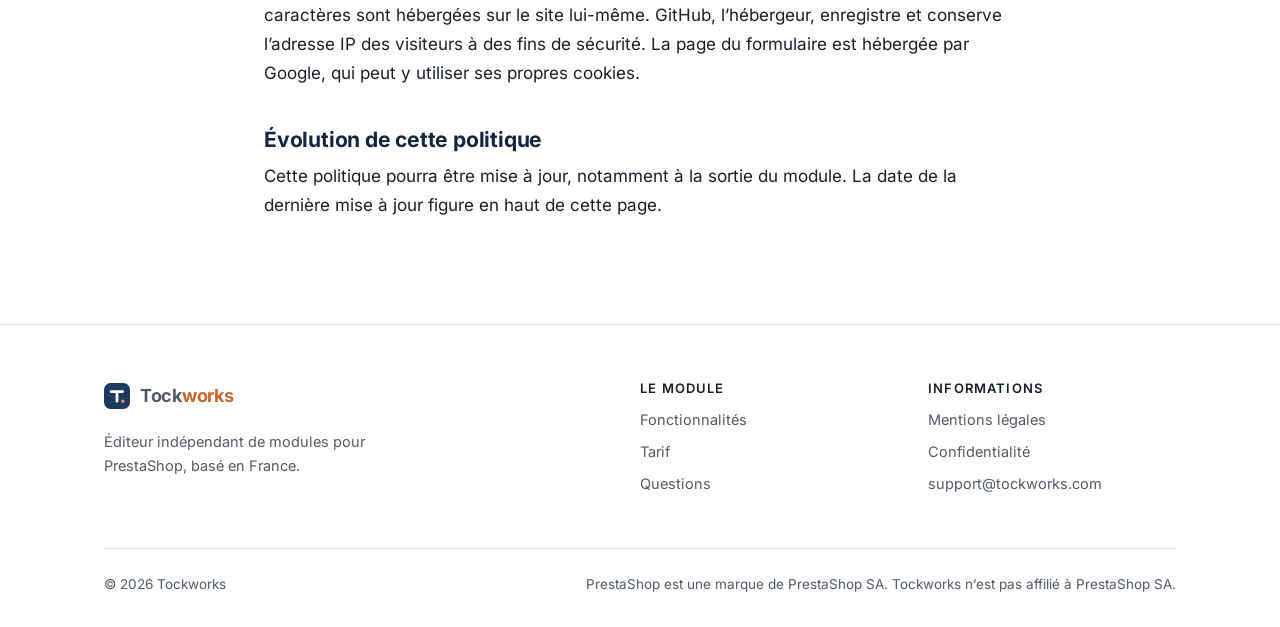
==== commit 8b3fbe8c: "Confidentialité : partie « Boutiques contactées par Tockworks » (prospection des boutiques) Co-Autho" ====
--- a/confidentialite/index.html
+++ b/confidentialite/index.html
@@ -36,7 +36,7 @@
     <p class="updated">Dernière mise à jour&nbsp;: 26 octobre 2026</p>
 
     <div class="summary-box">
-      <p><strong>En bref.</strong> Vos données servent uniquement à vous prévenir de la sortie du module et à mesurer l’intérêt des boutiques pour ce projet. Elles ne sont ni vendues ni cédées, et vous pouvez demander leur suppression à tout moment.</p>
+      <p><strong>En bref.</strong> Les données de la liste d’attente servent uniquement à vous prévenir de la sortie du module et à mesurer l’intérêt des boutiques pour ce projet. Si nous avons écrit à votre boutique, la partie «&nbsp;<a href="#boutiques-contactees">Boutiques contactées par Tockworks</a>&nbsp;» explique ce que nous faisons de ses données. Vos données ne sont ni vendues ni cédées, et vous pouvez demander leur suppression à tout moment.</p>
     </div>
 
     <h2>Responsable du traitement</h2>
@@ -63,6 +63,18 @@
 
     <h2>Vos droits</h2>
     <p>Vous pouvez demander l’accès à vos données, leur rectification, leur effacement, la limitation de leur traitement ou leur portabilité, vous opposer à leur traitement ou retirer votre consentement, en écrivant à <a href="mailto:support@tockworks.com">support@tockworks.com</a>. Vous pouvez aussi adresser une réclamation à la CNIL (<a href="https://www.cnil.fr">www.cnil.fr</a>).</p>
+
+    <h2 id="boutiques-contactees">Boutiques contactées par Tockworks</h2>
+    <p>Tockworks présente le module à des boutiques en ligne qui vendent des biens d’occasion, par e-mail ou par le formulaire de contact de leur site. Cette partie concerne uniquement ces boutiques.</p>
+    <p><strong>Données.</strong> Le nom de la boutique, l’adresse de son site, l’adresse e-mail de contact publiée sur ce site et la page où elle figure, ou l’adresse de sa page de contact quand nous lui écrivons par son formulaire, ce qu’elle vend et la version de PrestaShop de son site, ainsi que nos échanges avec elle. À part nos échanges, ces données proviennent du site de la boutique.</p>
+    <p><strong>Finalité.</strong> Présenter le module à la boutique et lui demander si elle en a besoin.</p>
+    <p><strong>Base légale.</strong> L’intérêt légitime de Tockworks à faire connaître son module à des professionnels concernés par son objet.</p>
+    <p><strong>Durée de conservation.</strong> Trois ans à compter de la collecte ou du dernier contact venant de la boutique (une réponse, par exemple), puis suppression. Si la boutique refuse de recevoir nos messages, nous gardons seulement son adresse pendant trois ans à compter de ce refus, pour ne plus lui écrire.</p>
+    <p><strong>Opposition.</strong> Chaque message permet de refuser les suivants en répondant «&nbsp;STOP&nbsp;», ou en écrivant à <a href="mailto:support@tockworks.com">support@tockworks.com</a>.</p>
+    <p><strong>Vos autres droits.</strong> Vous pouvez demander l’accès à ces données, leur rectification, leur effacement ou la limitation de leur traitement, en écrivant à la même adresse, et adresser une réclamation à la CNIL.</p>
+    <p><strong>Outils.</strong> Nos e-mails partent de la messagerie Gmail de Tockworks (Google Workspace), qui reçoit aussi les réponses, dans les conditions décrites plus haut.</p>
+    <p><strong>Assistant d’intelligence artificielle.</strong> Tockworks prépare aussi la liste et les messages avec Claude, l’assistant d’intelligence artificielle d’Anthropic. Anthropic Ireland, Limited traite ces données en tant que responsable de traitement distinct, selon sa <a href="https://www.anthropic.com/legal/non-user-privacy-policy">politique relative aux non-utilisateurs</a>. Elles sont transférées sur ses serveurs aux États-Unis ou dans d’autres pays hors de l’Espace économique européen, sur la base de décisions d’adéquation ou des clauses contractuelles types de la Commission européenne. L’historique de travail de l’assistant, qui contient ces données et quelques informations tirées des mentions légales des boutiques (forme juridique, numéro d’immatriculation), est conservé sur le serveur de travail de Tockworks, y compris après un refus, puis supprimé un an après sa dernière utilisation.</p>
+    <p><strong>Stockage.</strong> La liste d’envoi et l’historique de travail de l’assistant sont stockés sur le serveur de travail de Tockworks, hébergé par un prestataire en France, et sauvegardés chaque mois chez un prestataire de stockage dans l’Union européenne. Une donnée supprimée disparaît des sauvegardes dans les deux mois.</p>
 
     <h2>Cookies et mesure d’audience</h2>
     <p>Ce site ne dépose aucun cookie et n’utilise aucun outil de mesure d’audience. Ses polices de caractères sont hébergées sur le site lui-même. GitHub, l’hébergeur, enregistre et conserve l’adresse IP des visiteurs à des fins de sécurité. La page du formulaire est hébergée par Google, qui peut y utiliser ses propres cookies.</p>
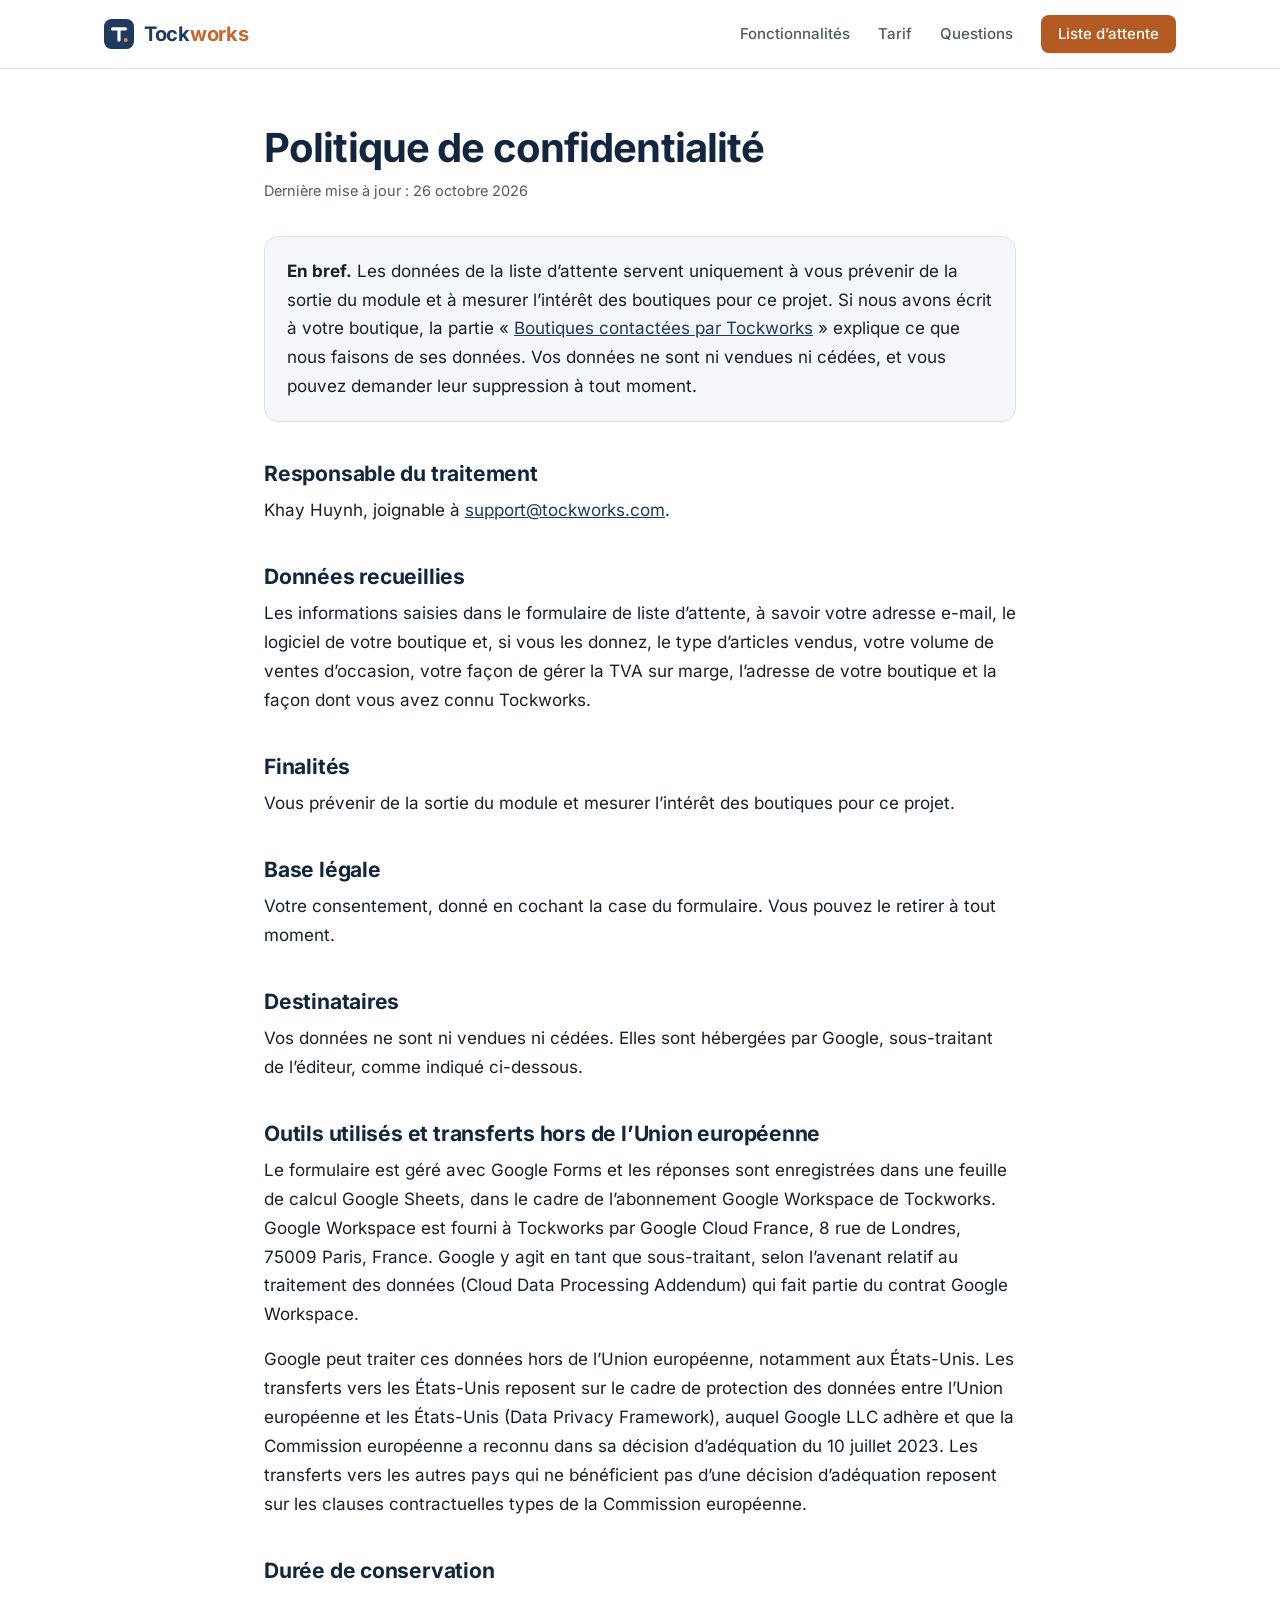
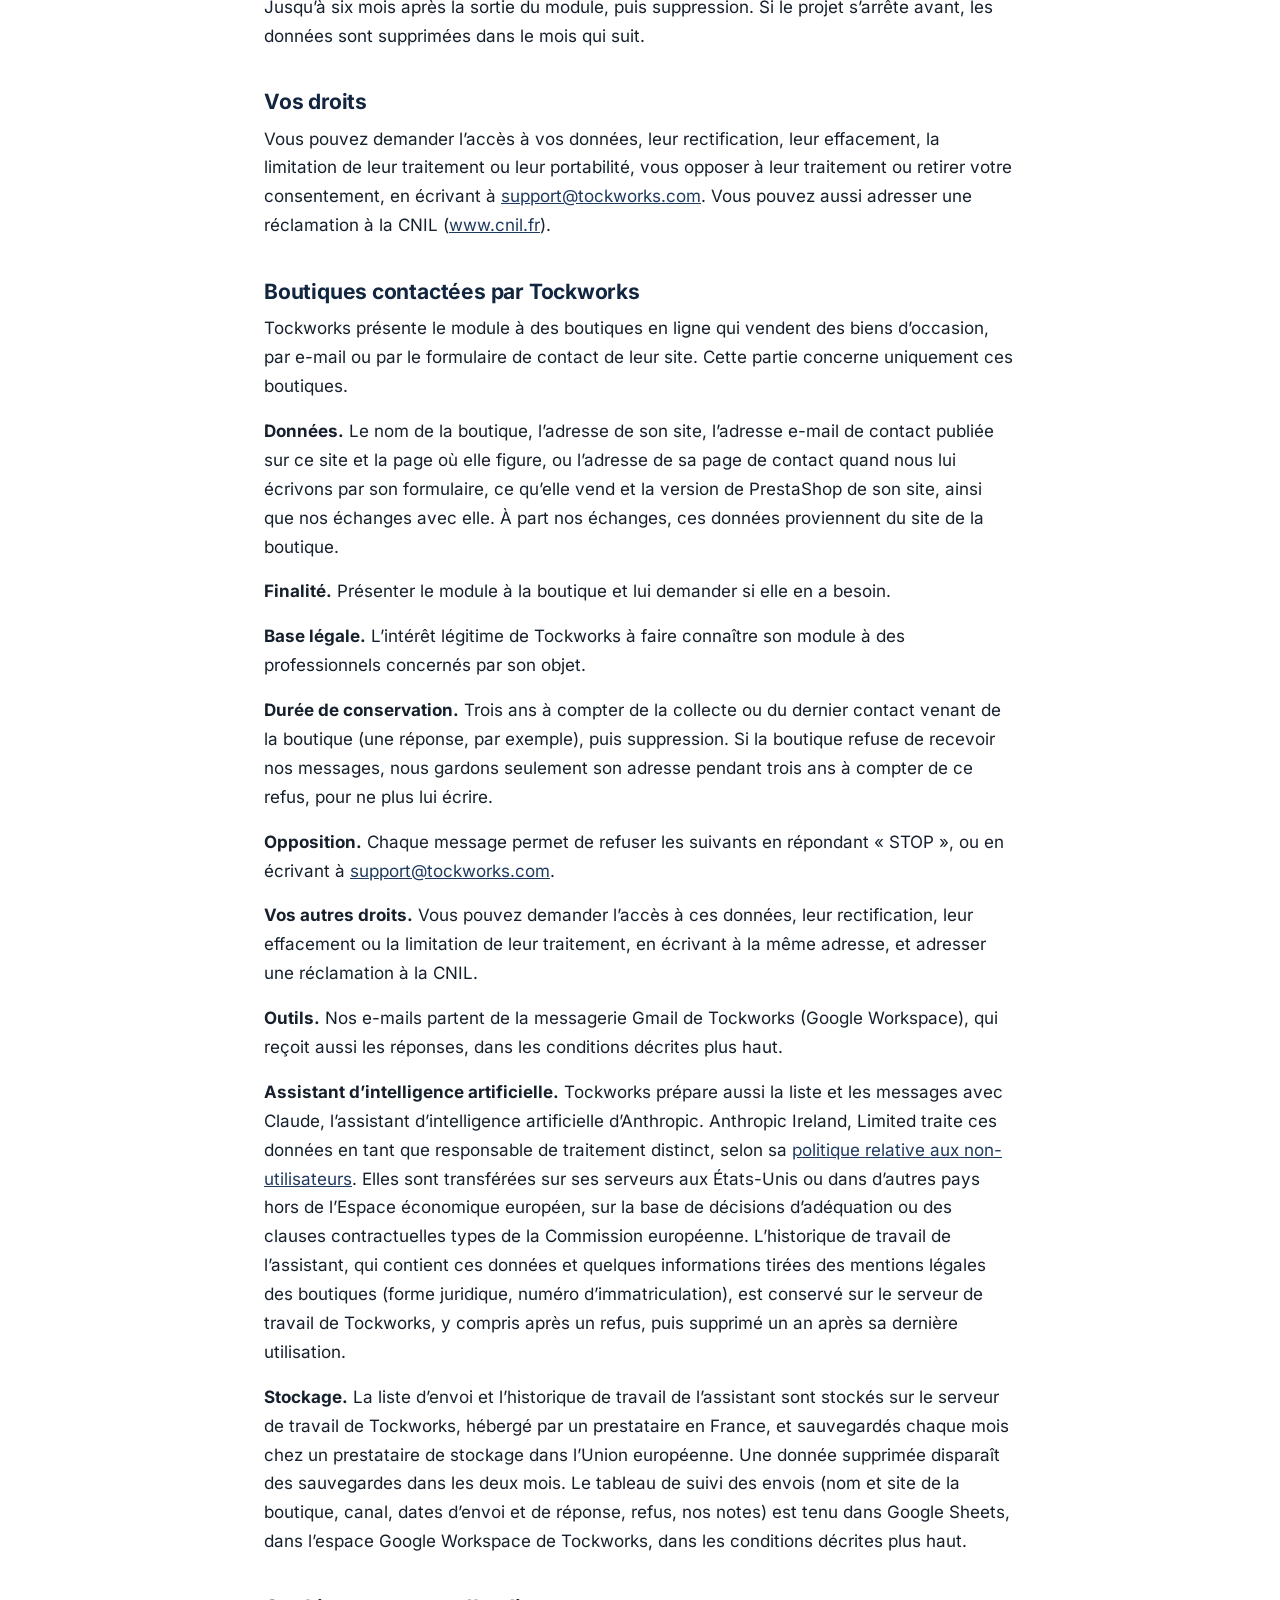
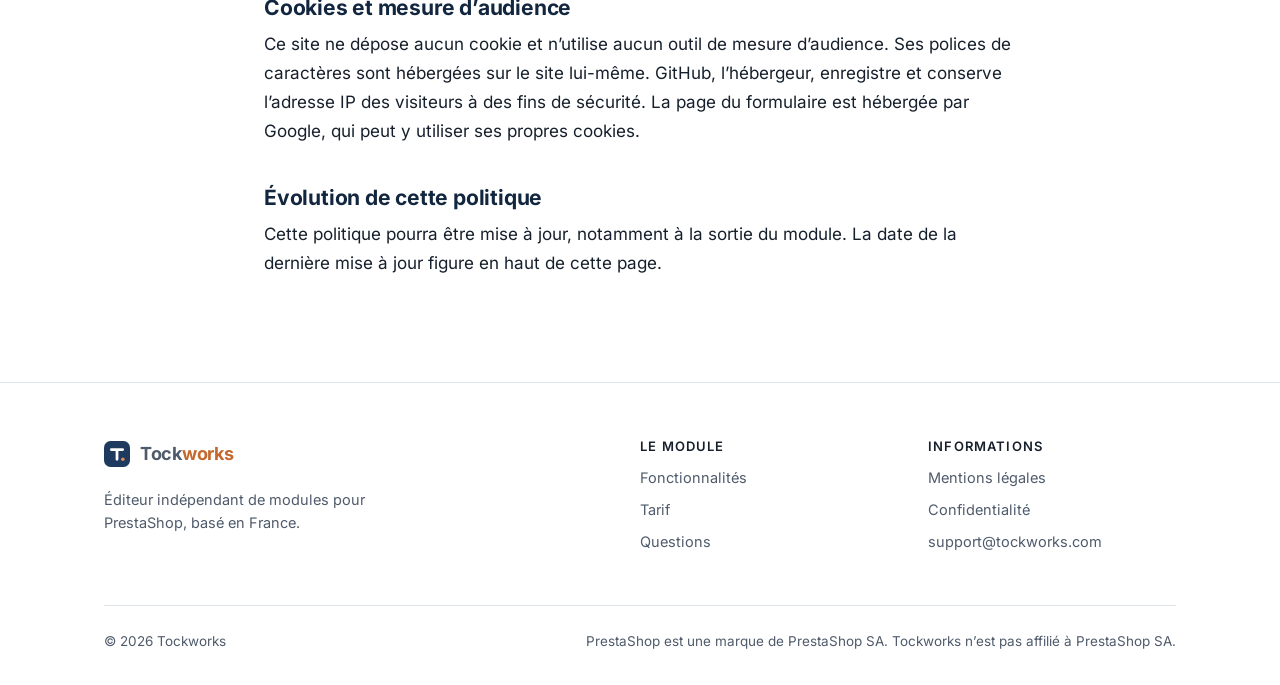
==== commit edbcfc90: "Confidentialité : tableau de suivi de la prospection dans Google Workspace Co-Authored-By: Claude Op" ====
--- a/confidentialite/index.html
+++ b/confidentialite/index.html
@@ -74,7 +74,7 @@
     <p><strong>Vos autres droits.</strong> Vous pouvez demander l’accès à ces données, leur rectification, leur effacement ou la limitation de leur traitement, en écrivant à la même adresse, et adresser une réclamation à la CNIL.</p>
     <p><strong>Outils.</strong> Nos e-mails partent de la messagerie Gmail de Tockworks (Google Workspace), qui reçoit aussi les réponses, dans les conditions décrites plus haut.</p>
     <p><strong>Assistant d’intelligence artificielle.</strong> Tockworks prépare aussi la liste et les messages avec Claude, l’assistant d’intelligence artificielle d’Anthropic. Anthropic Ireland, Limited traite ces données en tant que responsable de traitement distinct, selon sa <a href="https://www.anthropic.com/legal/non-user-privacy-policy">politique relative aux non-utilisateurs</a>. Elles sont transférées sur ses serveurs aux États-Unis ou dans d’autres pays hors de l’Espace économique européen, sur la base de décisions d’adéquation ou des clauses contractuelles types de la Commission européenne. L’historique de travail de l’assistant, qui contient ces données et quelques informations tirées des mentions légales des boutiques (forme juridique, numéro d’immatriculation), est conservé sur le serveur de travail de Tockworks, y compris après un refus, puis supprimé un an après sa dernière utilisation.</p>
-    <p><strong>Stockage.</strong> La liste d’envoi et l’historique de travail de l’assistant sont stockés sur le serveur de travail de Tockworks, hébergé par un prestataire en France, et sauvegardés chaque mois chez un prestataire de stockage dans l’Union européenne. Une donnée supprimée disparaît des sauvegardes dans les deux mois.</p>
+    <p><strong>Stockage.</strong> La liste d’envoi et l’historique de travail de l’assistant sont stockés sur le serveur de travail de Tockworks, hébergé par un prestataire en France, et sauvegardés chaque mois chez un prestataire de stockage dans l’Union européenne. Une donnée supprimée disparaît des sauvegardes dans les deux mois. Le tableau de suivi des envois (nom et site de la boutique, canal, dates d’envoi et de réponse, refus, nos notes) est tenu dans Google Sheets, dans l’espace Google Workspace de Tockworks, dans les conditions décrites plus haut.</p>
 
     <h2>Cookies et mesure d’audience</h2>
     <p>Ce site ne dépose aucun cookie et n’utilise aucun outil de mesure d’audience. Ses polices de caractères sont hébergées sur le site lui-même. GitHub, l’hébergeur, enregistre et conserve l’adresse IP des visiteurs à des fins de sécurité. La page du formulaire est hébergée par Google, qui peut y utiliser ses propres cookies.</p>
